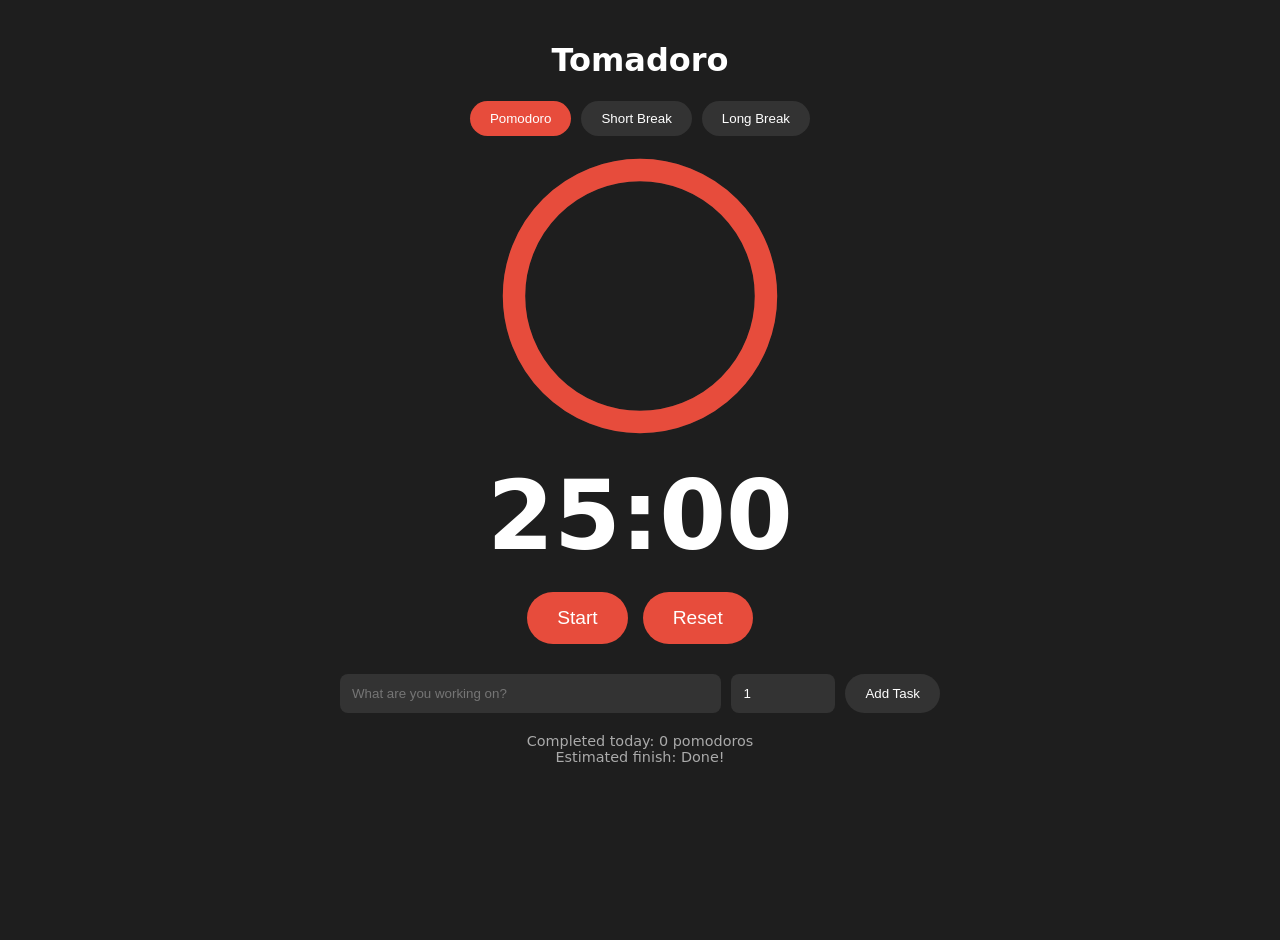
==== src/index.html @ 92c2a700 "changed directory structure" ====
<!DOCTYPE html>
<html lang="en">
<head>
  <meta charset="UTF-8">
  <meta name="viewport" content="width=device-width, initial-scale=1.0">
  <title>Tomadoro</title>
  <!-- Inspired by pomofocus.io -->
  <style>
    body {
      font-family: system-ui, -apple-system, sans-serif;
      background: #1e1e1e;
      color: #fff;
      margin: 0;
      padding: 20px;
      display: flex;
      flex-direction: column;
      align-items: center;
      min-height: 100vh;
    }
    .timer-container {
      text-align: center;
      margin-bottom: 30px;
    }
    .mode-buttons {
      display: flex;
      gap: 10px;
      justify-content: center;
      margin-bottom: 20px;
    }
    button {
      padding: 10px 20px;
      border: none;
      border-radius: 30px;
      background: #333;
      color: #fff;
      cursor: pointer;
    }
    button.active {
      background: #e74c3c;
    }
    #timer {
      font-size: 6rem;
      font-weight: bold;
      margin: 20px 0;
    }
    .progress-ring {
      width: 280px;
      height: 280px;
      margin: 0 auto;
    }
    .controls {
      display: flex;
      gap: 15px;
      justify-content: center;
    }
    .controls button {
      padding: 15px 30px;
      font-size: 1.2rem;
      background: #e74c3c;
    }
    .tasks {
      width: 100%;
      max-width: 600px;
    }
    .task-input {
      display: flex;
      gap: 10px;
      margin-bottom: 15px;
    }
    input[type="text"] {
      flex: 1;
      padding: 12px;
      border: none;
      border-radius: 8px;
      background: #333;
      color: #fff;
    }
    input[type="number"] {
      width: 80px;
      padding: 12px;
      border: none;
      border-radius: 8px;
      background: #333;
      color: #fff;
    }
    .task-list {
      list-style: none;
      padding: 0;
    }
    .task-item {
      background: #2a2a2a;
      padding: 12px;
      margin-bottom: 8px;
      border-radius: 8px;
      display: flex;
      align-items: center;
      justify-content: space-between;
    }
    .task-item.completed {
      text-decoration: line-through;
      opacity: 0.6;
    }
    .stats {
      margin-top: 20px;
      text-align: center;
      font-size: 0.9rem;
      color: #aaa;
    }
  </style>
</head>
<body>

  <h1>Tomadoro</h1>

  <div class="timer-container">
    <div class="mode-buttons">
      <button id="pomo-btn" class="active" onclick="setMode(0)">Pomodoro</button>
      <button id="short-btn" onclick="setMode(1)">Short Break</button>
      <button id="long-btn" onclick="setMode(2)">Long Break</button>
    </div>
    
    <svg class="progress-ring" viewBox="0 0 100 100">
      <circle cx="50" cy="50" r="45" fill="none" stroke="#333" stroke-width="8"/>
      <circle id="progress" cx="50" cy="50" r="45" fill="none" stroke="#e74c3c" stroke-width="8" 
              stroke-dasharray="282.74" stroke-dashoffset="0" stroke-linecap="round" transform="rotate(-90 50 50)"/>
    </svg>
    
    <div id="timer">25:00</div>
    
    <div class="controls">
      <button id="start-btn" onclick="toggleTimer()">Start</button>
      <button onclick="resetTimer()">Reset</button>
    </div>
  </div>

  <div class="tasks">
    <div class="task-input">
      <input type="text" id="task-name" placeholder="What are you working on?">
      <input type="number" id="task-pomos" value="1" min="1">
      <button onclick="addTask()">Add Task</button>
    </div>
    
    <ul id="task-list" class="task-list"></ul>
    
    <div class="stats">
      <div>Completed today: <span id="completed-count">0</span> pomodoros</div>
      <div>Estimated finish: <span id="finish-time">--:--</span></div>
    </div>
  </div>

  <script src='./index.js'> </script>
</body>
</html>
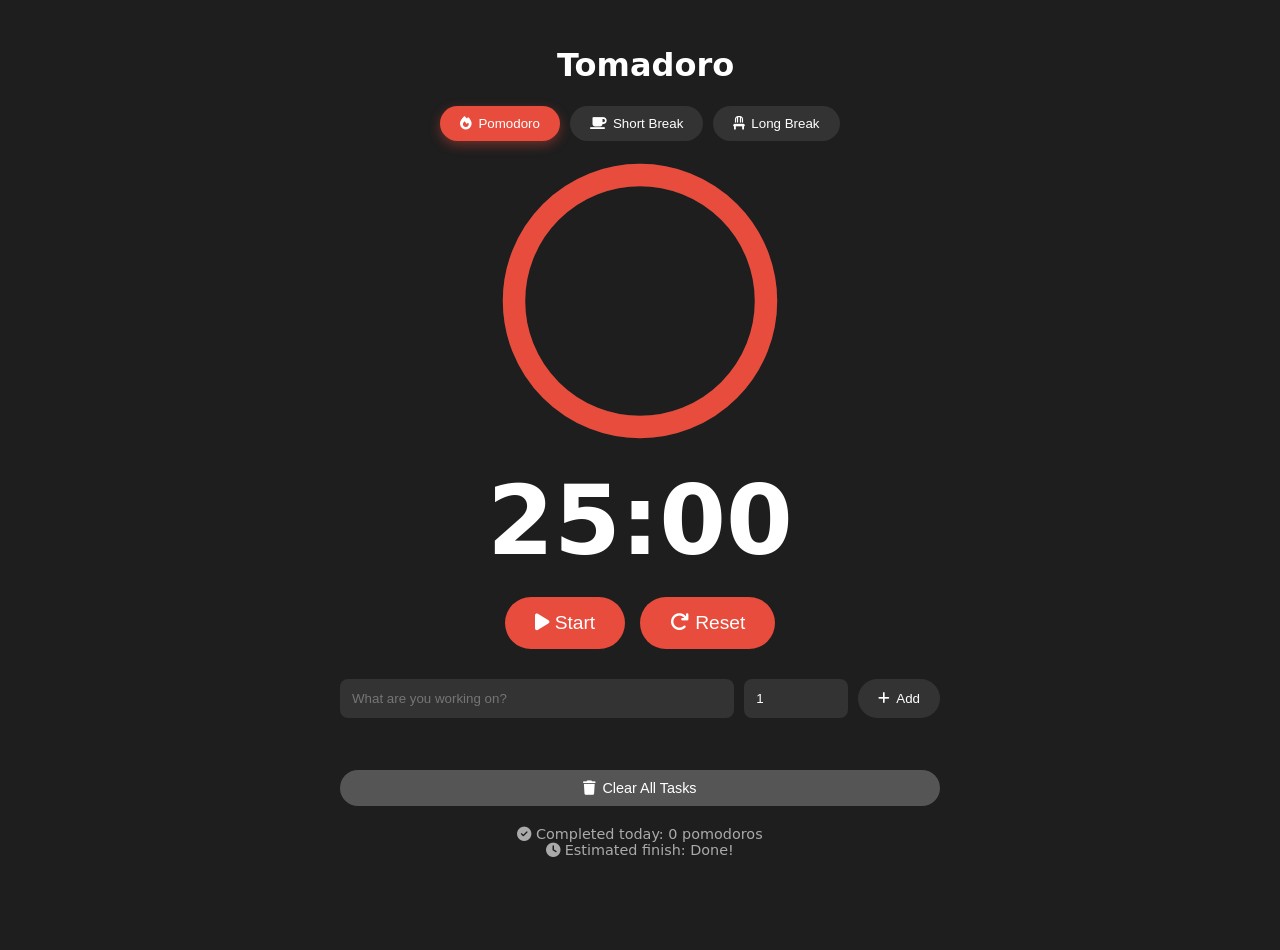
==== commit 811af73e: "brought in some issue solutions by claude: fixed issues #12, #11, #10, #9, #5 , #3, #1" ====
--- a/src/index.html
+++ b/src/index.html
@@ -5,118 +5,24 @@
   <meta name="viewport" content="width=device-width, initial-scale=1.0">
   <title>Tomadoro</title>
   <!-- Inspired by pomofocus.io -->
-  <style>
-    body {
-      font-family: system-ui, -apple-system, sans-serif;
-      background: #1e1e1e;
-      color: #fff;
-      margin: 0;
-      padding: 20px;
-      display: flex;
-      flex-direction: column;
-      align-items: center;
-      min-height: 100vh;
-    }
-    .timer-container {
-      text-align: center;
-      margin-bottom: 30px;
-    }
-    .mode-buttons {
-      display: flex;
-      gap: 10px;
-      justify-content: center;
-      margin-bottom: 20px;
-    }
-    button {
-      padding: 10px 20px;
-      border: none;
-      border-radius: 30px;
-      background: #333;
-      color: #fff;
-      cursor: pointer;
-    }
-    button.active {
-      background: #e74c3c;
-    }
-    #timer {
-      font-size: 6rem;
-      font-weight: bold;
-      margin: 20px 0;
-    }
-    .progress-ring {
-      width: 280px;
-      height: 280px;
-      margin: 0 auto;
-    }
-    .controls {
-      display: flex;
-      gap: 15px;
-      justify-content: center;
-    }
-    .controls button {
-      padding: 15px 30px;
-      font-size: 1.2rem;
-      background: #e74c3c;
-    }
-    .tasks {
-      width: 100%;
-      max-width: 600px;
-    }
-    .task-input {
-      display: flex;
-      gap: 10px;
-      margin-bottom: 15px;
-    }
-    input[type="text"] {
-      flex: 1;
-      padding: 12px;
-      border: none;
-      border-radius: 8px;
-      background: #333;
-      color: #fff;
-    }
-    input[type="number"] {
-      width: 80px;
-      padding: 12px;
-      border: none;
-      border-radius: 8px;
-      background: #333;
-      color: #fff;
-    }
-    .task-list {
-      list-style: none;
-      padding: 0;
-    }
-    .task-item {
-      background: #2a2a2a;
-      padding: 12px;
-      margin-bottom: 8px;
-      border-radius: 8px;
-      display: flex;
-      align-items: center;
-      justify-content: space-between;
-    }
-    .task-item.completed {
-      text-decoration: line-through;
-      opacity: 0.6;
-    }
-    .stats {
-      margin-top: 20px;
-      text-align: center;
-      font-size: 0.9rem;
-      color: #aaa;
-    }
-  </style>
+  <link rel="stylesheet" href="https://cdnjs.cloudflare.com/ajax/libs/font-awesome/6.4.0/css/all.min.css">
+  <link rel="stylesheet" href="style.css">
 </head>
 <body>
 
-  <h1>Tomadoro</h1>
+  <h1><i class="fas fa-tomato"></i> Tomadoro</h1>
 
   <div class="timer-container">
     <div class="mode-buttons">
-      <button id="pomo-btn" class="active" onclick="setMode(0)">Pomodoro</button>
-      <button id="short-btn" onclick="setMode(1)">Short Break</button>
-      <button id="long-btn" onclick="setMode(2)">Long Break</button>
+      <button id="pomo-btn" class="active" onclick="setMode(0)">
+        <i class="fas fa-fire"></i>Pomodoro
+      </button>
+      <button id="short-btn" onclick="setMode(1)">
+        <i class="fas fa-coffee"></i>Short Break
+      </button>
+      <button id="long-btn" onclick="setMode(2)">
+        <i class="fas fa-chair"></i>Long Break
+      </button>
     </div>
     
     <svg class="progress-ring" viewBox="0 0 100 100">
@@ -128,8 +34,12 @@
     <div id="timer">25:00</div>
     
     <div class="controls">
-      <button id="start-btn" onclick="toggleTimer()">Start</button>
-      <button onclick="resetTimer()">Reset</button>
+      <button id="start-btn" onclick="toggleTimer()">
+        <i class="fas fa-play"></i>Start
+      </button>
+      <button onclick="resetTimer()">
+        <i class="fas fa-redo"></i>Reset
+      </button>
     </div>
   </div>
 
@@ -137,14 +47,32 @@
     <div class="task-input">
       <input type="text" id="task-name" placeholder="What are you working on?">
       <input type="number" id="task-pomos" value="1" min="1">
-      <button onclick="addTask()">Add Task</button>
+      <button onclick="addTask()">
+        <i class="fas fa-plus"></i>Add
+      </button>
     </div>
     
     <ul id="task-list" class="task-list"></ul>
     
+    <button class="clear-tasks-btn" onclick="showClearConfirmation()">
+      <i class="fas fa-trash"></i>Clear All Tasks
+    </button>
+    
     <div class="stats">
-      <div>Completed today: <span id="completed-count">0</span> pomodoros</div>
-      <div>Estimated finish: <span id="finish-time">--:--</span></div>
+      <div><i class="fas fa-check-circle"></i> Completed today: <span id="completed-count">0</span> pomodoros</div>
+      <div><i class="fas fa-clock"></i> Estimated finish: <span id="finish-time">--:--</span></div>
+    </div>
+  </div>
+
+  <!-- Confirmation Modal -->
+  <div id="confirmModal" class="modal">
+    <div class="modal-content">
+      <h2><i class="fas fa-exclamation-triangle"></i> Clear All Tasks?</h2>
+      <p>This action cannot be undone.</p>
+      <div class="modal-buttons">
+        <button onclick="cancelClear()" style="background: #555;">Cancel</button>
+        <button onclick="clearAllTasks()" style="background: #e74c3c;">Clear All</button>
+      </div>
     </div>
   </div>
 
--- a/src/style.css
+++ b/src/style.css
@@ -0,0 +1,264 @@
+ body {
+      font-family: system-ui, -apple-system, sans-serif;
+      background: #1e1e1e;
+      color: #fff;
+      margin: 0;
+      padding: 25px;
+      display: flex;
+      flex-direction: column;
+      align-items: center;
+      min-height: 100vh;
+      overflow: hidden;
+    }
+    .timer-container {
+      text-align: center;
+      margin-bottom: 30px;
+    }
+    .mode-buttons {
+      display: flex;
+      gap: 10px;
+      justify-content: center;
+      margin-bottom: 20px;
+      flex-wrap: wrap;
+    }
+    button {
+      padding: 10px 20px;
+      border: none;
+      border-radius: 30px;
+      background: #333;
+      color: #fff;
+      cursor: pointer;
+      transition: all 0.3s ease;
+    }
+    button:hover {
+      transform: translateY(-2px);
+      box-shadow: 0 4px 12px rgba(0,0,0,0.3);
+    }
+    button.active {
+      background: #e74c3c;
+      box-shadow: 0 4px 12px rgba(231, 76, 60, 0.4);
+    }
+
+    .clear-tasks-btn {
+	margin-top: 4px;
+	padding-top: 0px;
+    }
+    #timer {
+      font-size: 6rem;
+      font-weight: bold;
+      margin: 20px 0;
+    }
+    .progress-ring {
+      width: 280px;
+      height: 280px;
+      margin: 0 auto;
+    }
+    .controls {
+      display: flex;
+      gap: 15px;
+      justify-content: center;
+      flex-wrap: wrap;
+    }
+    .controls button {
+      padding: 15px 30px;
+      font-size: 1.2rem;
+      background: #e74c3c;
+    }
+
+    
+    .tasks {
+      width: 100%;
+      max-width: 600px;
+      display: flex;
+      flex-direction: column;
+      
+      justify-content: center;
+    }
+    .task-input {
+      display: flex;
+      gap: 10px;
+      margin-bottom: 15px;
+      flex-wrap: wrap;
+    }
+    input[type="text"] {
+      flex: 1;
+      min-width: 200px;
+      padding: 12px;
+      border: none;
+      border-radius: 8px;
+      background: #333;
+      color: #fff;
+    }
+    input[type="text"]:focus {
+      outline: none;
+      background: #404040;
+      box-shadow: 0 0 0 2px rgba(231, 76, 60, 0.3);
+    }
+    input[type="number"] {
+      width: 80px;
+      padding: 12px;
+      border: none;
+      border-radius: 8px;
+      background: #333;
+      color: #fff;
+    }
+    input[type="number"]:focus {
+      outline: none;
+      background: #404040;
+      box-shadow: 0 0 0 2px rgba(231, 76, 60, 0.3);
+    }
+    .task-list {
+      list-style: none;
+      padding: 0;
+    }
+    .task-item {
+      background: #2a2a2a;
+      padding: 12px;
+      margin-bottom: 4px;
+      border-radius: 8px;
+      display: flex;
+      align-items: center;
+      justify-content: space-between;
+      gap: 10px;
+    }
+    .task-item.completed {
+      text-decoration: line-through;
+      opacity: 0.6;
+    }
+    .task-item-content {
+      flex: 1;
+      display: flex;
+      align-items: center;
+      gap: 10px;
+    }
+    .task-item-actions {
+      display: flex;
+      gap: 8px;
+      align-items: center;
+    }
+    .task-item-actions button {
+      padding: 6px 10px;
+      font-size: 0.9rem;
+      background: #404040;
+    }
+    .stats {
+      margin-top: 20px;
+      text-align: center;
+      font-size: 0.9rem;
+      color: #aaa;
+    }
+    .clear-tasks-btn {
+      margin-top: 5px;
+      padding: 10px 10px;
+      background: #555;
+      font-size: 0.9rem;
+    }
+    .clear-tasks-btn:hover {
+      background: #666;
+    }
+
+    /* Notification Toast Styles */
+    .notification {
+      position: fixed;
+      top: 20px;
+      right: 20px;
+      background: #2a2a2a;
+      border-left: 4px solid #e74c3c;
+      padding: 16px 20px;
+      border-radius: 8px;
+      box-shadow: 0 4px 12px rgba(0,0,0,0.3);
+      color: #fff;
+      animation: slideIn 0.3s ease;
+      z-index: 1000;
+      max-width: 400px;
+    }
+    .notification.success {
+      border-left-color: #27ae60;
+    }
+    .notification.info {
+      border-left-color: #2980b9;
+    }
+    @keyframes slideIn {
+      from {
+        transform: translateX(400px);
+        opacity: 0;
+      }
+      to {
+        transform: translateX(0);
+        opacity: 1;
+      }
+    }
+    @keyframes slideOut {
+      from {
+        transform: translateX(0);
+        opacity: 1;
+      }
+      to {
+        transform: translateX(400px);
+        opacity: 0;
+      }
+    }
+    .notification.hide {
+      animation: slideOut 0.3s ease;
+    }
+
+    /* Modal Styles */
+    .modal {
+      display: none;
+      position: fixed;
+      z-index: 2000;
+      left: 0;
+      top: 0;
+      width: 100%;
+      height: 100%;
+      background-color: rgba(0, 0, 0, 0.7);
+      animation: fadeIn 0.3s ease;
+    }
+    .modal.show {
+      display: flex;
+      align-items: center;
+      justify-content: center;
+    }
+    .modal-content {
+      background: #2a2a2a;
+      padding: 30px;
+      border-radius: 12px;
+      text-align: center;
+      animation: scaleIn 0.3s ease;
+      box-shadow: 0 8px 24px rgba(0,0,0,0.4);
+    }
+    .modal-content h2 {
+      margin: 0 0 15px 0;
+      font-size: 1.5rem;
+    }
+    .modal-content p {
+      margin: 0 0 20px 0;
+      color: #aaa;
+    }
+    .modal-buttons {
+      display: flex;
+      gap: 10px;
+      justify-content: center;
+    }
+    .modal-buttons button {
+      padding: 10px 25px;
+    }
+    @keyframes fadeIn {
+      from { opacity: 0; }
+      to { opacity: 1; }
+    }
+    @keyframes scaleIn {
+      from {
+        opacity: 0;
+        transform: scale(0.9);
+      }
+      to {
+        opacity: 1;
+        transform: scale(1);
+      }
+    }
+
+    /* Icon styles */
+    button i {
+      margin-right: 6px;
+    }
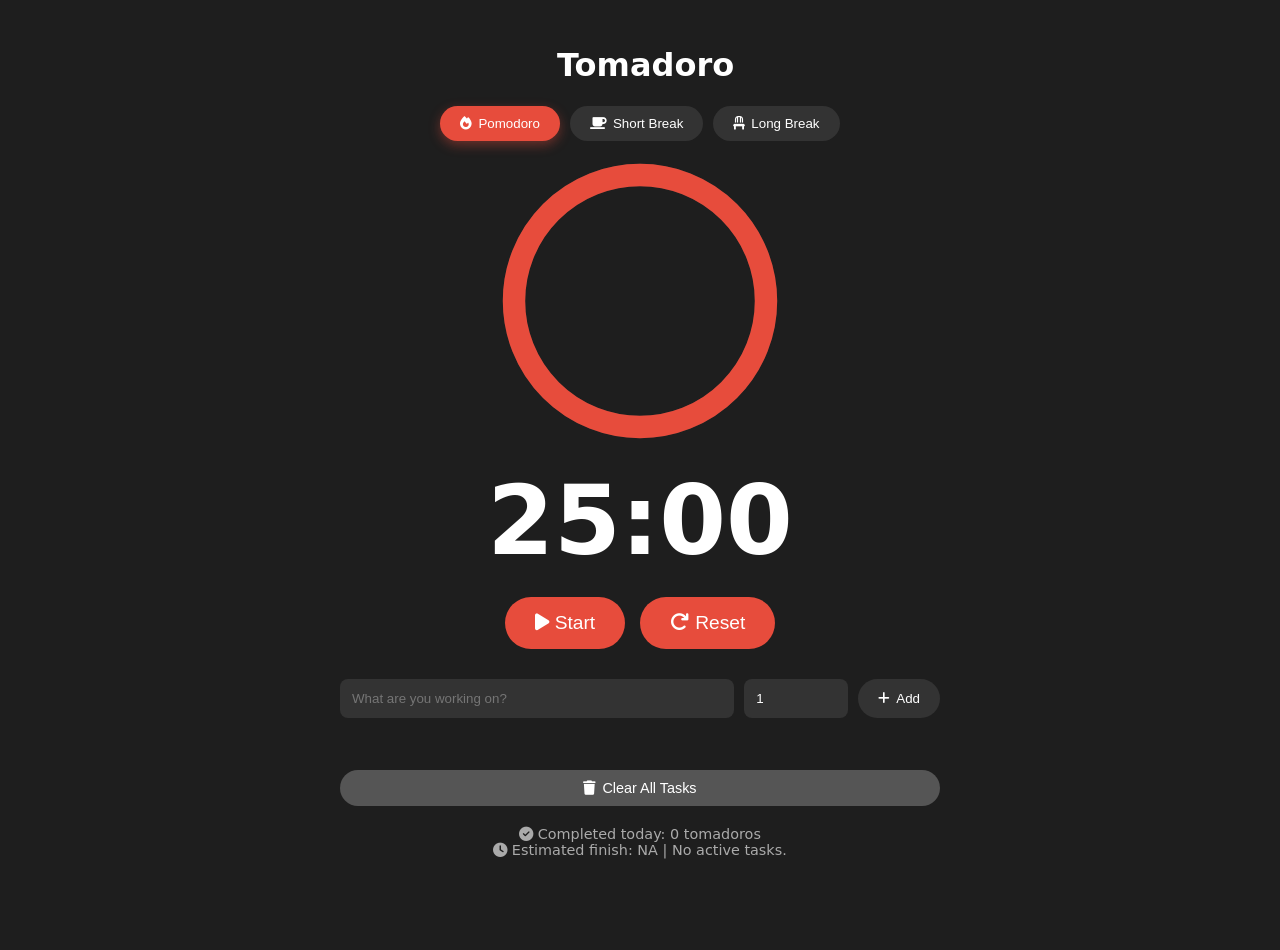
==== commit 85359f17: "fixed time calculation and timezone issue #18" ====
--- a/src/index.html
+++ b/src/index.html
@@ -59,7 +59,7 @@
     </button>
     
     <div class="stats">
-      <div><i class="fas fa-check-circle"></i> Completed today: <span id="completed-count">0</span> pomodoros</div>
+      <div><i class="fas fa-check-circle"></i> Completed today: <span id="completed-count">0</span> tomadoros</div>
       <div><i class="fas fa-clock"></i> Estimated finish: <span id="finish-time">--:--</span></div>
     </div>
   </div>
--- a/src/style.css
+++ b/src/style.css
@@ -8,7 +8,7 @@
       flex-direction: column;
       align-items: center;
       min-height: 100vh;
-      overflow: hidden;
+      
     }
     .timer-container {
       text-align: center;
@@ -80,6 +80,20 @@
       margin-bottom: 15px;
       flex-wrap: wrap;
     }
+
+    .task-item.active-task {
+	    background: #3a3a3a;
+	    border-left: 4px solid #e74c3c;
+	    box-shadow: 0 0 0 2px rgba(231, 76, 60, 0.3);
+    }
+
+    .active-indicator {
+	    color: #e74c3c;
+	    font-size: 1.1rem;
+	    margin-right: 8px;
+	    animation: pulse 2s infinite;
+    }
+
     input[type="text"] {
       flex: 1;
       min-width: 200px;
@@ -141,6 +155,12 @@
       font-size: 0.9rem;
       background: #404040;
     }
+
+    .task-info {
+	    cursor: pointer;
+	    flex: 1;
+    }
+
     .stats {
       margin-top: 20px;
       text-align: center;
@@ -262,3 +282,9 @@
     button i {
       margin-right: 6px;
     }
+
+
+    @keyframes pulse {
+     0%, 100% { opacity: 1; }
+     50% { opacity: 0.4; }
+   }
